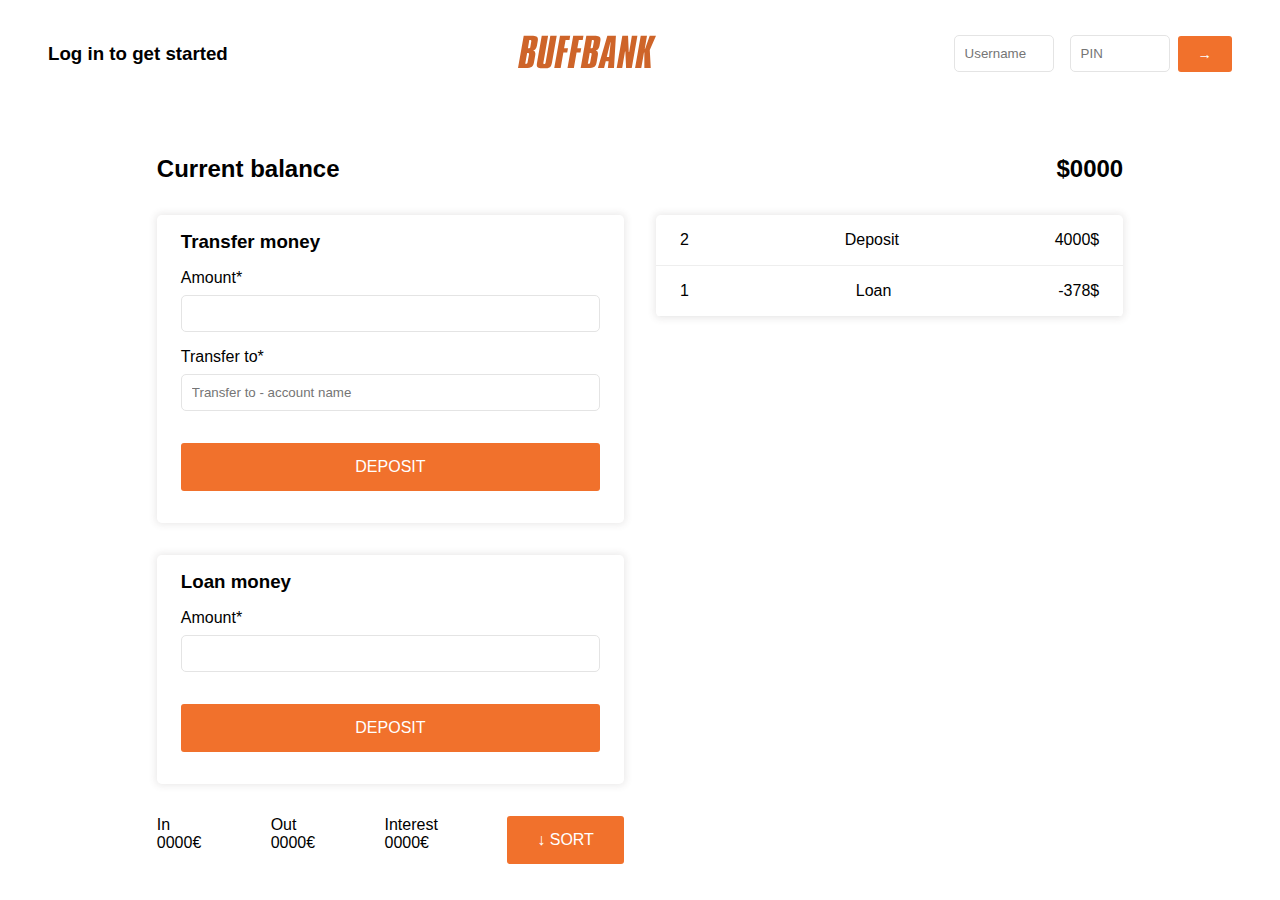
==== index.html @ 69624707 "first" ====
<!DOCTYPE html>
<html lang="en">

<head>
  <meta charset="UTF-8" />
  <meta name="viewport" content="width=device-width, initial-scale=1.0" />
  <meta http-equiv="X-UA-Compatible" content="ie=edge" />
  <title>Basic Bank</title>
  <link rel="stylesheet" href="style.css" />
</head>

<body>
  <nav>
    <h3 class="welcome">Log in to get started</h3>
    <img src="buffbanklogo.svg" alt="Logo" class="logo" />
    <form class="login">
      <input type="text" placeholder="Username" class="login_input login_input-user" />
      <!-- In practice, use type="password" -->
      <input type="password" placeholder="PIN" maxlength="4" class="login_input login_input-pin" />
      <button class="login-btn">&rarr;</button>
    </form>
  </nav>
  <main class="app">
    <section>
      <article class="balance">
        <h2 class="balance-label">Current balance</h2>
        <h2 class="balance-value">$0000</h2>
      </article>
    </section>
    <section class="flexx">
      <article class="flexchildleft">
        <div class="boxleft">
          <h3>Transfer money</h3>
          <form class="form-transfer">

            <div class="form-group">
              <label for="amount" class="form-label">Amount*</label>
              <input type="number" id="amount" min="1" required />
            </div>
            <div class="form-group">
              <label for="transferto" class="form-label">Transfer to*</label>
              <input name="transferto" id="transferto" placeholder="Transfer to - account name" required></input>
            </div>

            <!-- <div class="form-group">
							<label for="color-input"
								>Please select color for transaction</label
							>
							<input type="color" id="color-input" required />
						</div> -->

            <p class="error-msg hidden"></p>
            <!-- <button class="form__btn form__btn--transfer">&rarr;</button> -->
            <button type="submit" class="btn">Deposit</button>
          </form>
        </div>
        <div class="boxleft">
          <h3>Loan money</h3>
          <form class="form-transfer">

            <div class="form-group">
              <label for="amount" class="form-label">Amount*</label>
              <input type="number" id="amount" min="1" required />
            </div>

            <p class="error-msg hidden"></p>
            <!-- <button class="form__btn form__btn--transfer">&rarr;</button> -->
            <button type="submit" class="btn">Deposit</button>
          </form>
        </div>
        <div class="summary">
          <div>
            <p class="summary__label">In</p>
            <p class="summary__value summary__value--in">0000€</p>
          </div>
          <div>
            <p class="summary__label">Out</p>
            <p class="summary__value summary__value--out">0000€</p>
          </div>
          <div>
            <p class="summary__label">Interest</p>
            <p class="summary__value summary__value--interest">0000€</p>
          </div>

          <button class="btn-sort">&downarrow; SORT</button>
        </div>

      </article>
      <article class="flexchildright">
        <div class="boxright transactions">
          <div>
            <div class="transactions-row">
              <div class="transactions-type transactions-type-deposit">
                2
              </div>
              <div class="transactions-msg">Deposit</div>
              <div class="transactions-value">4000$</div>
            </div>
            <div class="transactions-row">
              <div class="transactions-type transactions-type-withdrawal">
                1
              </div>
              <div class="transactions-msg">Loan</div>
              <div class="transactions-value">-378$</div>
            </div>
          </div>
        </div>

      </article>
    </section>
  </main>

  <script src="script.js"></script>
</body>

</html>
---- style.css ----
* {
	margin: 0;
	padding: 0;
	box-sizing: border-box;
}
main {
	max-width: 80%;
	margin: 4rem auto;
}
body {
	background-color: rgb(255, 255, 255);
	font-family: "Adobe Clean", sans-serif;
	padding: 1rem;
	height: 100vh;
}
nav {
	display: flex;
	justify-content: space-between;
	align-items: center;
	padding: 0 2rem;
	align-items: center;
	/* margin: 1.5rem; */
}
.logo {
	width: 150px;
}
.login {
	display: flex;
	flex-direction: row;
	align-items: center;
}
.login input {
	/* width: 100%; */
	width: 100px;
	padding: 10px 10px;
	border-radius: 5px;
	border: rgb(228, 228, 228) 1px solid;
	margin: 0 0.5rem;
	font-family: "Adobe Clean", sans-serif;
}
.login-btn {
	border: none;
	background-color: #f1712c;
	color: white;
	padding: 10px 20px;
	cursor: pointer;
	border-radius: 3px;
	font-weight: 500;
	font-family: "Adobe Clean", sans-serif;
	font-size: 0.9rem;
	/* margin: 1rem auto; */
	text-transform: uppercase;
}

.flexx {
	align-items: stretch;
	display: flex;
	flex-direction: row;
	justify-content: space-between;
}
.flexchildleft {
	flex: 50%;
	display: flex;
	flex-direction: column;
}
.flexchildright {
	flex: 50%;
	align-self: stretch;
}
.boxleft {
	background-color: white;
	padding: 1rem 1.5rem;
	box-shadow: 0px 0px 7px 2px rgba(70, 63, 63, 0.1);
	border-radius: 0.3rem;
	margin: 1rem;
}
.boxright {
	background-color: white;
	padding: 1rem 0m;
	box-shadow: 0px 0px 7px 2px rgba(70, 63, 63, 0.1);
	border-radius: 0.3rem;
	margin: 1rem;
}
.balance {
	display: flex;
	justify-content: space-between;
	margin: 1rem;
}

.form-group {
	margin: 1rem 0;
}
.form-group input {
	width: 100%;
	padding: 10px 10px;
	border-radius: 5px;
	border: rgb(228, 228, 228) 1px solid;
	font-family: "Adobe Clean", sans-serif;
}
.form-group label {
	margin-bottom: 0.5rem;
	display: block;
}
.form-group #color-input {
	padding: 1px 1px;
}
/* .inputs {
	display: flex;
	flex: 50%;
	justify-content: space-between;
} */
.btn {
	width: 100%;
	border: none;
	background-color: #f1712c;
	color: white;
	padding: 15px 20px;
	cursor: pointer;
	border-radius: 3px;
	font-weight: 500;
	font-family: "Adobe Clean", sans-serif;
	font-size: 16px;
	margin: 1rem auto;
	text-transform: uppercase;
}
.btn-sort {
	width: 25%;
	border: none;
	background-color: #f1712c;
	color: white;
	padding: 15px 20px;
	cursor: pointer;
	border-radius: 3px;
	font-weight: 500;
	font-family: "Adobe Clean", sans-serif;
	font-size: 16px;
	/* margin: 1rem auto; */
	text-transform: uppercase;
}
.summary {
	display: flex;
	justify-content: space-between;
	margin: 1rem;
}
.transactions {
	overflow: scroll;
}
.transactions-row {
	display: flex;
	justify-content: space-between;
	padding: 1rem 1.5rem;
	align-items: center;
	border-bottom: 1px solid #eee;
}

.hidden {
	display: none;
}
.error-msg {
	color: red;
	font-size: 1rem;
	margin: 1rem auto;
	text-align: left;
}
.positive {
	color: green;
}
.negative {
	color: red;
}
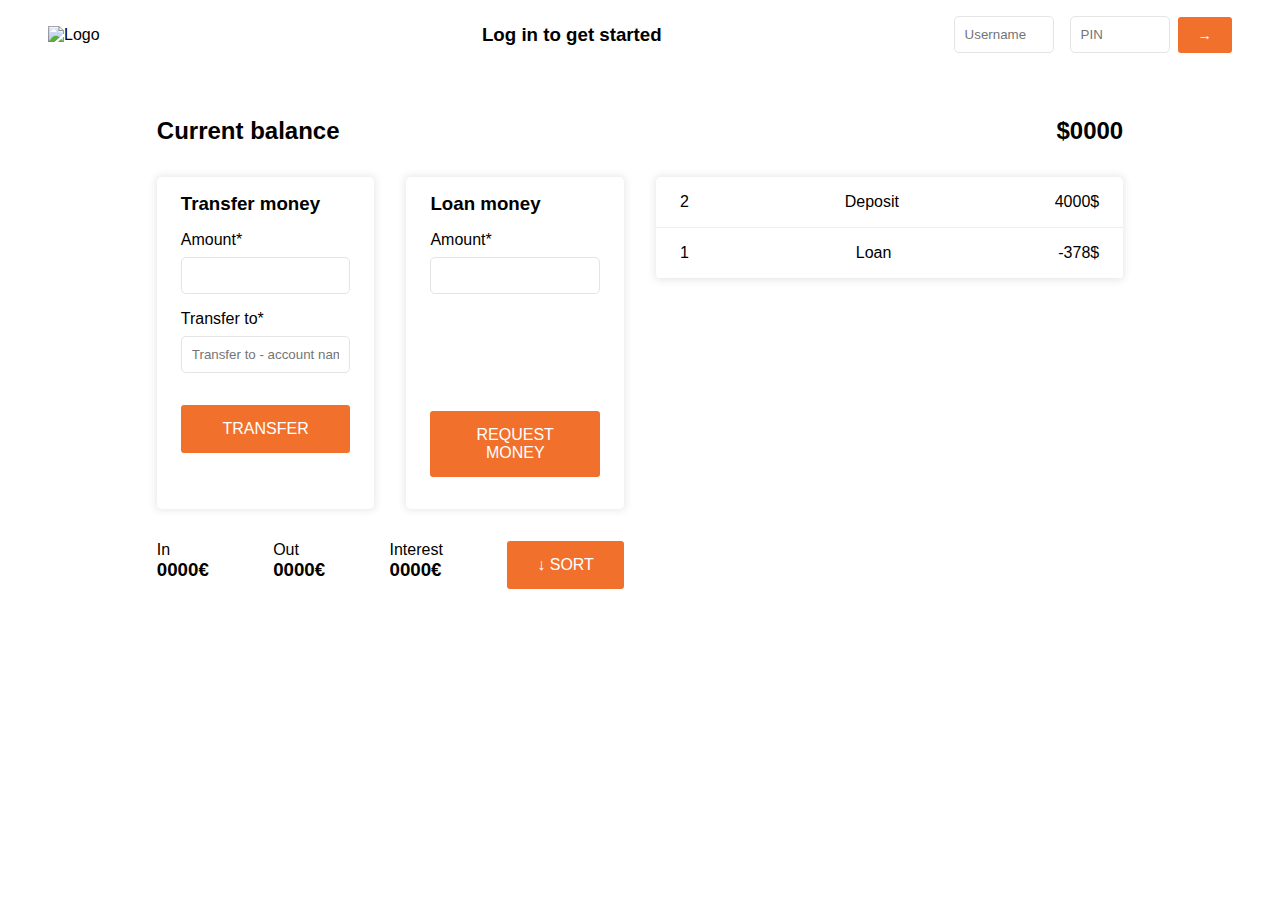
==== commit 9f17e3b8: "style changes" ====
--- a/index.html
+++ b/index.html
@@ -11,8 +11,9 @@
 
 <body>
   <nav>
+    <img src="logo.svg" alt="Logo" class="logo" />
     <h3 class="welcome">Log in to get started</h3>
-    <img src="buffbanklogo.svg" alt="Logo" class="logo" />
+
     <form class="login">
       <input type="text" placeholder="Username" class="login_input login_input-user" />
       <!-- In practice, use type="password" -->
@@ -27,9 +28,10 @@
         <h2 class="balance-value">$0000</h2>
       </article>
     </section>
-    <section class="flexx">
+    <section class="container">
       <article class="flexchildleft">
-        <div class="boxleft">
+        <div class="forms" >
+<div class="boxleft">
           <h3>Transfer money</h3>
           <form class="form-transfer">
 
@@ -51,12 +53,12 @@
 
             <p class="error-msg hidden"></p>
             <!-- <button class="form__btn form__btn--transfer">&rarr;</button> -->
-            <button type="submit" class="btn">Deposit</button>
+            <button type="submit" class="btn">Transfer</button>
           </form>
         </div>
         <div class="boxleft">
           <h3>Loan money</h3>
-          <form class="form-transfer">
+          <form class="form-loan">
 
             <div class="form-group">
               <label for="amount" class="form-label">Amount*</label>
@@ -65,45 +67,47 @@
 
             <p class="error-msg hidden"></p>
             <!-- <button class="form__btn form__btn--transfer">&rarr;</button> -->
-            <button type="submit" class="btn">Deposit</button>
+            <button type="submit" class="btn loan-btn">Request money</button>
           </form>
         </div>
-        <div class="summary">
+        </div>
+
+       <div class="summary">
           <div>
             <p class="summary__label">In</p>
-            <p class="summary__value summary__value--in">0000€</p>
+            <h3 class="summary__value summary__value--in">0000€</h3>
           </div>
           <div>
             <p class="summary__label">Out</p>
-            <p class="summary__value summary__value--out">0000€</p>
+            <h3 class="summary__value summary__value--out">0000€</h3>
           </div>
           <div>
             <p class="summary__label">Interest</p>
-            <p class="summary__value summary__value--interest">0000€</p>
+            <h3 class="summary__value summary__value--interest">0000€</h3>
           </div>
 
           <button class="btn-sort">&downarrow; SORT</button>
         </div>
+ </article>
 
-      </article>
       <article class="flexchildright">
         <div class="boxright transactions">
-          <div>
+
             <div class="transactions-row">
               <div class="transactions-type transactions-type-deposit">
                 2
               </div>
-              <div class="transactions-msg">Deposit</div>
+              <div class="transactions-type">Deposit</div>
               <div class="transactions-value">4000$</div>
             </div>
             <div class="transactions-row">
               <div class="transactions-type transactions-type-withdrawal">
                 1
               </div>
-              <div class="transactions-msg">Loan</div>
+              <div class="transactions-type">Loan</div>
               <div class="transactions-value">-378$</div>
             </div>
-          </div>
+
         </div>
 
       </article>
--- a/style.css
+++ b/style.css
@@ -21,6 +21,11 @@
 	align-items: center;
 	/* margin: 1.5rem; */
 }
+.app {
+	/* opacity: 0; */
+	transition: all 1s;
+}
+
 .logo {
 	width: 150px;
 }
@@ -52,10 +57,9 @@
 	text-transform: uppercase;
 }
 
-.flexx {
-	align-items: stretch;
+.container {
 	display: flex;
-	flex-direction: row;
+	flex-wrap: wrap;
 	justify-content: space-between;
 }
 .flexchildleft {
@@ -68,11 +72,16 @@
 	align-self: stretch;
 }
 .boxleft {
+	flex: 1;
 	background-color: white;
 	padding: 1rem 1.5rem;
 	box-shadow: 0px 0px 7px 2px rgba(70, 63, 63, 0.1);
 	border-radius: 0.3rem;
 	margin: 1rem;
+}
+.forms {
+	display: flex;
+	flex-wrap: wrap;
 }
 .boxright {
 	background-color: white;
@@ -104,6 +113,10 @@
 .form-group #color-input {
 	padding: 1px 1px;
 }
+.form-loan {
+	display: flex;
+	flex-direction: column;
+}
 /* .inputs {
 	display: flex;
 	flex: 50%;
@@ -121,6 +134,21 @@
 	font-family: "Adobe Clean", sans-serif;
 	font-size: 16px;
 	margin: 1rem auto;
+	text-transform: uppercase;
+}
+.loan-btn {
+	width: 100%;
+	border: none;
+	background-color: #f1712c;
+	color: white;
+	padding: 15px 20px;
+	cursor: pointer;
+	border-radius: 3px;
+	font-weight: 500;
+	font-family: "Adobe Clean", sans-serif;
+	font-size: 16px;
+	margin-top: 6.3rem;
+	margin-bottom: 1rem;
 	text-transform: uppercase;
 }
 .btn-sort {
@@ -167,4 +195,4 @@
 }
 .negative {
 	color: red;
-}	
+}
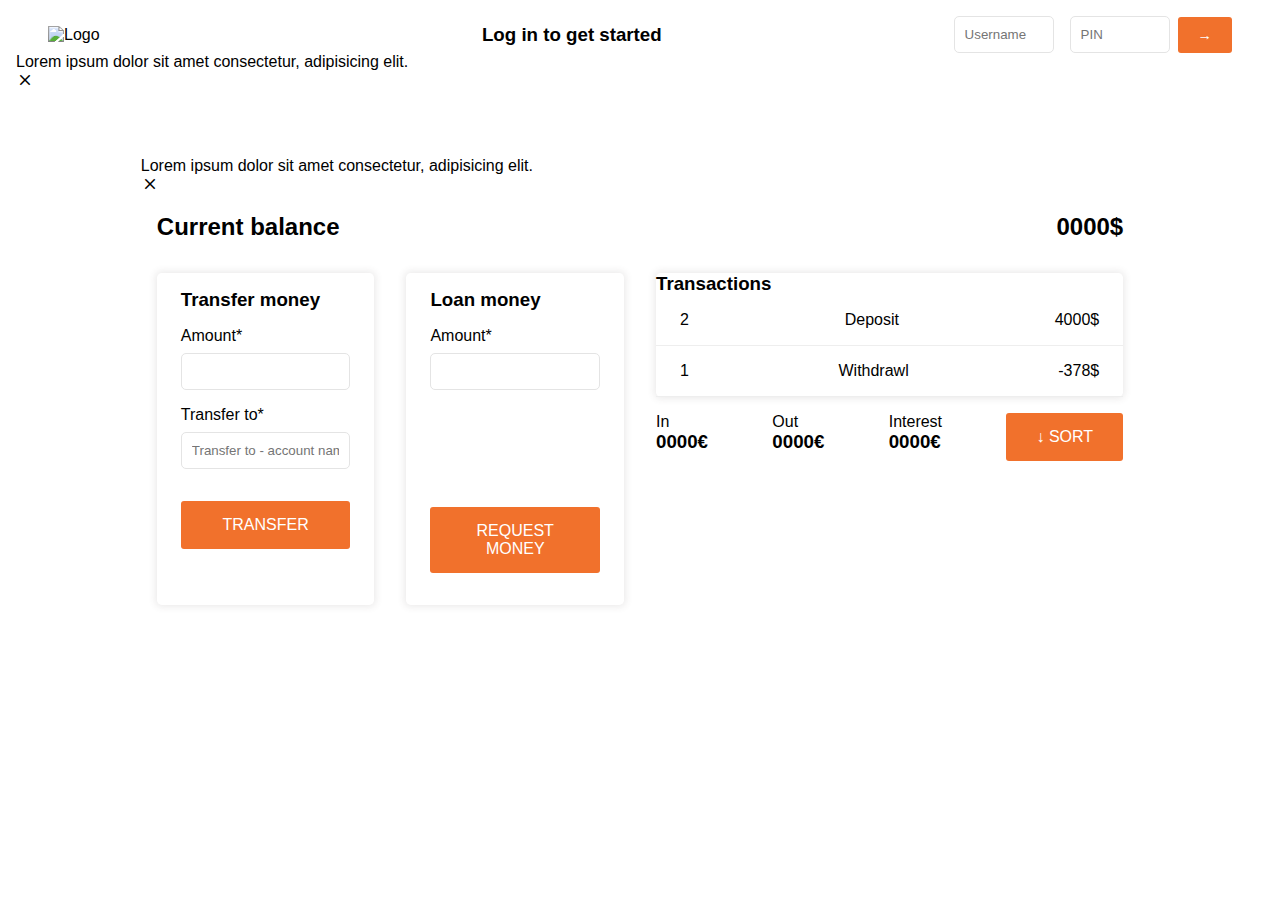
==== commit 73bcb99c: "Update index.html" ====
--- a/index.html
+++ b/index.html
@@ -5,7 +5,8 @@
   <meta charset="UTF-8" />
   <meta name="viewport" content="width=device-width, initial-scale=1.0" />
   <meta http-equiv="X-UA-Compatible" content="ie=edge" />
-  <title>Basic Bank</title>
+  <title>Buff Bank</title>
+  <link rel="stylesheet" href="https://fonts.googleapis.com/icon?family=Material+Icons">
   <link rel="stylesheet" href="style.css" />
 </head>
 
@@ -13,108 +14,115 @@
   <nav>
     <img src="logo.svg" alt="Logo" class="logo" />
     <h3 class="welcome">Log in to get started</h3>
-
     <form class="login">
-      <input type="text" placeholder="Username" class="login_input login_input-user" />
-      <!-- In practice, use type="password" -->
-      <input type="password" placeholder="PIN" maxlength="4" class="login_input login_input-pin" />
+      <input type="text" placeholder="Username" class="login-input-user" />
+      <input type="password" placeholder="PIN" maxlength="4" class="login-input-pin" />
       <button class="login-btn">&rarr;</button>
     </form>
   </nav>
+  <section class="errormessage loginerrormessage">
+
+        <p>Lorem ipsum dolor sit amet consectetur, adipisicing elit.</p>
+        <i class="material-icons loginclose" style="font-size:18px">close</i>
+
+    </section>
   <main class="app">
+    <section class="errormessage apperrormessage">
+
+        <p>Lorem ipsum dolor sit amet consectetur, adipisicing elit.</p>
+        <i class="material-icons appclose" style="font-size:18px">close</i>
+
+    </section>
     <section>
+
       <article class="balance">
         <h2 class="balance-label">Current balance</h2>
-        <h2 class="balance-value">$0000</h2>
+        <h2 class="balance-value">0000$</h2>
       </article>
     </section>
     <section class="container">
       <article class="flexchildleft">
-        <div class="forms" >
-<div class="boxleft">
-          <h3>Transfer money</h3>
-          <form class="form-transfer">
+        <div class="forms">
+          <div class="boxleft">
+            <h3>Transfer money</h3>
+            <form class="form-transfer">
 
-            <div class="form-group">
-              <label for="amount" class="form-label">Amount*</label>
-              <input type="number" id="amount" min="1" required />
-            </div>
-            <div class="form-group">
-              <label for="transferto" class="form-label">Transfer to*</label>
-              <input name="transferto" id="transferto" placeholder="Transfer to - account name" required></input>
-            </div>
+              <div class="form-group">
+                <label for="transferamount" class="form-label">Amount*</label>
+                <input type="number" id="transferamount" min="1" required />
+              </div>
+              <div class="form-group">
+                <label for="transferto" class="form-label">Transfer to*</label>
+                <input name="transferto" id="transferto" placeholder="Transfer to - account name" required></input>
+              </div>
 
-            <!-- <div class="form-group">
-							<label for="color-input"
-								>Please select color for transaction</label
-							>
-							<input type="color" id="color-input" required />
-						</div> -->
+              <p class="error-msg hidden"></p>
+              <!-- <button class="form__btn form__btn--transfer">&rarr;</button> -->
+              <button type="submit" class="btn transfer-btn">Transfer</button>
+            </form>
+          </div>
+          <div class="boxleft">
+            <h3>Loan money</h3>
+            <form class="form-loan">
 
-            <p class="error-msg hidden"></p>
-            <!-- <button class="form__btn form__btn--transfer">&rarr;</button> -->
-            <button type="submit" class="btn">Transfer</button>
-          </form>
-        </div>
-        <div class="boxleft">
-          <h3>Loan money</h3>
-          <form class="form-loan">
+              <div class="form-group">
+                <label for="loanamount" class="form-label">Amount*</label>
+                <input type="number" id="loanamount" min="1" required />
+              </div>
 
-            <div class="form-group">
-              <label for="amount" class="form-label">Amount*</label>
-              <input type="number" id="amount" min="1" required />
-            </div>
-
-            <p class="error-msg hidden"></p>
-            <!-- <button class="form__btn form__btn--transfer">&rarr;</button> -->
-            <button type="submit" class="btn loan-btn">Request money</button>
-          </form>
-        </div>
+              <p class="error-msg hidden"></p>
+              <!-- <button class="form__btn form__btn--transfer">&rarr;</button> -->
+              <button type="submit" class="btn loan-btn">Request money</button>
+            </form>
+          </div>
         </div>
 
-       <div class="summary">
+      </article>
+
+      <article class="flexchildright">
+        <div class="boxright">
+          <h3>Transactions</h3>
+          <div class="transactions">
+            <div class="transactions-row Deposit">
+              <div class="">
+                2
+              </div>
+              <div class="transactions-type transactions-type-Deposit">Deposit</div>
+              <div class="transactions-value">4000$</div>
+            </div>
+            <div class="transactions-row Withdrawl">
+              <div class="">
+                1
+              </div>
+              <div class="transactions-type transactions-type-Withdrawl">Withdrawl</div>
+              <div class="transactions-value">-378$</div>
+            </div>
+          </div>
+        </div>
+        <div class="summary">
           <div>
-            <p class="summary__label">In</p>
-            <h3 class="summary__value summary__value--in">0000€</h3>
+            <p class="summary_label">In</p>
+            <h3 class="summaryvaluein">0000€</h3>
           </div>
           <div>
-            <p class="summary__label">Out</p>
-            <h3 class="summary__value summary__value--out">0000€</h3>
+            <p class="summary_label">Out</p>
+            <h3 class="summaryvalueout">0000€</h3>
           </div>
           <div>
-            <p class="summary__label">Interest</p>
-            <h3 class="summary__value summary__value--interest">0000€</h3>
+            <p class="summary_label">Interest</p>
+            <h3 class="summaryvalueinterest">0000€</h3>
           </div>
 
-          <button class="btn-sort">&downarrow; SORT</button>
-        </div>
- </article>
-
-      <article class="flexchildright">
-        <div class="boxright transactions">
-
-            <div class="transactions-row">
-              <div class="transactions-type transactions-type-deposit">
-                2
-              </div>
-              <div class="transactions-type">Deposit</div>
-              <div class="transactions-value">4000$</div>
-            </div>
-            <div class="transactions-row">
-              <div class="transactions-type transactions-type-withdrawal">
-                1
-              </div>
-              <div class="transactions-type">Loan</div>
-              <div class="transactions-value">-378$</div>
-            </div>
-
+          <button class="btn-sort">&downarrow; Sort</button>
         </div>
 
       </article>
     </section>
   </main>
 
-  <script src="script.js"></script>
+  <script src="script.js" type="module"></script>
+  <script src="accountcreation.js" type="module"></script>
+  <script src="account.js" type="module"></script>
 </body>
 
 </html>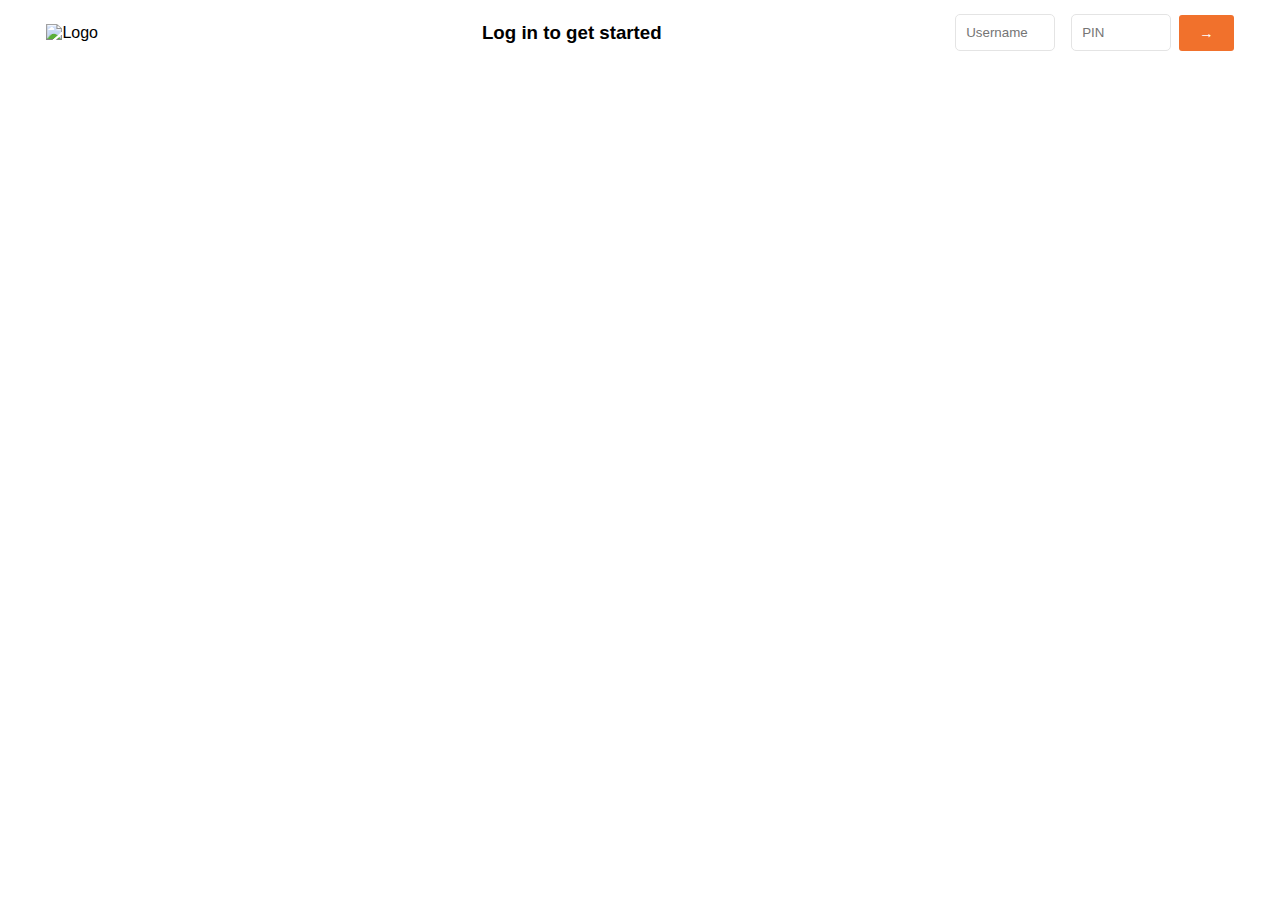
==== commit 6ebc28a7: "add dropdown in transfer to" ====
--- a/index.html
+++ b/index.html
@@ -1,128 +1,137 @@
 <!DOCTYPE html>
 <html lang="en">
+  <head>
+    <meta charset="UTF-8" />
+    <meta name="viewport" content="width=device-width, initial-scale=1.0" />
+    <meta http-equiv="X-UA-Compatible" content="ie=edge" />
+    <title>Buff Bank</title>
+    <link
+      rel="stylesheet"
+      href="https://fonts.googleapis.com/icon?family=Material+Icons"
+    />
+    <link rel="stylesheet" href="style.css" />
+  </head>
 
-<head>
-  <meta charset="UTF-8" />
-  <meta name="viewport" content="width=device-width, initial-scale=1.0" />
-  <meta http-equiv="X-UA-Compatible" content="ie=edge" />
-  <title>Buff Bank</title>
-  <link rel="stylesheet" href="https://fonts.googleapis.com/icon?family=Material+Icons">
-  <link rel="stylesheet" href="style.css" />
-</head>
+  <body>
+    <nav>
+      <img
+        src="logo.svg"
+        href="https://preetampothala.github.io/buff_bank/"
+        alt="Logo"
+        class="logo"
+      />
+      <h3 class="welcome">Log in to get started</h3>
+      <form class="login">
+        <input type="text" placeholder="Username" class="login-input-user" />
+        <input
+          type="password"
+          placeholder="PIN"
+          maxlength="4"
+          class="login-input-pin"
+        />
+        <button class="login-btn">&rarr;</button>
+      </form>
+    </nav>
+    <section class="errormessage loginerrormessage">
+      <p>Lorem ipsum dolor sit amet consectetur, adipisicing elit.</p>
+      <i class="material-icons loginclose" style="font-size: 18px">close</i>
+    </section>
+    <main class="app">
+      <section class="errormessage apperrormessage">
+        <p>Lorem ipsum dolor sit amet consectetur, adipisicing elit.</p>
+        <i class="material-icons appclose" style="font-size: 18px">close</i>
+      </section>
+      <section>
+        <article class="balance">
+          <h2 class="balance-label">Current balance</h2>
+          <h2 class="balance-value">0000$</h2>
+        </article>
+      </section>
+      <section class="container">
+        <article class="flexchildleft">
+          <div class="forms">
+            <div class="boxleft">
+              <h3>Transfer money</h3>
+              <form class="form-transfer">
+                <div class="form-group">
+                  <label for="transferamount" class="form-label">Amount*</label>
+                  <input type="number" id="transferamount" min="1" required />
+                </div>
+                <div class="form-group">
+                  <label for="transferto" class="form-label"
+                    >Transfer to*</label
+                  >
+                  <select name="payee" id="transferto">
+                    <option value="">Select payee</option>
+                  </select>
+                  <!-- <input name="transferto" id="transferto" placeholder="Transfer to - account name" required></input> -->
+                </div>
 
-<body>
-  <nav>
-    <img src="logo.svg" alt="Logo" class="logo" />
-    <h3 class="welcome">Log in to get started</h3>
-    <form class="login">
-      <input type="text" placeholder="Username" class="login-input-user" />
-      <input type="password" placeholder="PIN" maxlength="4" class="login-input-pin" />
-      <button class="login-btn">&rarr;</button>
-    </form>
-  </nav>
-  <section class="errormessage loginerrormessage">
+                <p class="error-msg hidden"></p>
+                <!-- <button class="form__btn form__btn--transfer">&rarr;</button> -->
+                <button type="submit" class="btn transfer-btn">Transfer</button>
+              </form>
+            </div>
+            <div class="boxleft">
+              <h3>Loan money</h3>
+              <form class="form-loan">
+                <div class="form-group">
+                  <label for="loanamount" class="form-label">Amount*</label>
+                  <input type="number" id="loanamount" min="1" required />
+                </div>
 
-        <p>Lorem ipsum dolor sit amet consectetur, adipisicing elit.</p>
-        <i class="material-icons loginclose" style="font-size:18px">close</i>
-
-    </section>
-  <main class="app">
-    <section class="errormessage apperrormessage">
-
-        <p>Lorem ipsum dolor sit amet consectetur, adipisicing elit.</p>
-        <i class="material-icons appclose" style="font-size:18px">close</i>
-
-    </section>
-    <section>
-
-      <article class="balance">
-        <h2 class="balance-label">Current balance</h2>
-        <h2 class="balance-value">0000$</h2>
-      </article>
-    </section>
-    <section class="container">
-      <article class="flexchildleft">
-        <div class="forms">
-          <div class="boxleft">
-            <h3>Transfer money</h3>
-            <form class="form-transfer">
-
-              <div class="form-group">
-                <label for="transferamount" class="form-label">Amount*</label>
-                <input type="number" id="transferamount" min="1" required />
-              </div>
-              <div class="form-group">
-                <label for="transferto" class="form-label">Transfer to*</label>
-                <input name="transferto" id="transferto" placeholder="Transfer to - account name" required></input>
-              </div>
-
-              <p class="error-msg hidden"></p>
-              <!-- <button class="form__btn form__btn--transfer">&rarr;</button> -->
-              <button type="submit" class="btn transfer-btn">Transfer</button>
-            </form>
-          </div>
-          <div class="boxleft">
-            <h3>Loan money</h3>
-            <form class="form-loan">
-
-              <div class="form-group">
-                <label for="loanamount" class="form-label">Amount*</label>
-                <input type="number" id="loanamount" min="1" required />
-              </div>
-
-              <p class="error-msg hidden"></p>
-              <!-- <button class="form__btn form__btn--transfer">&rarr;</button> -->
-              <button type="submit" class="btn loan-btn">Request money</button>
-            </form>
-          </div>
-        </div>
-
-      </article>
-
-      <article class="flexchildright">
-        <div class="boxright">
-          <h3>Transactions</h3>
-          <div class="transactions">
-            <div class="transactions-row Deposit">
-              <div class="">
-                2
-              </div>
-              <div class="transactions-type transactions-type-Deposit">Deposit</div>
-              <div class="transactions-value">4000$</div>
-            </div>
-            <div class="transactions-row Withdrawl">
-              <div class="">
-                1
-              </div>
-              <div class="transactions-type transactions-type-Withdrawl">Withdrawl</div>
-              <div class="transactions-value">-378$</div>
+                <p class="error-msg hidden"></p>
+                <!-- <button class="form__btn form__btn--transfer">&rarr;</button> -->
+                <button type="submit" class="btn loan-btn">
+                  Request money
+                </button>
+              </form>
             </div>
           </div>
-        </div>
-        <div class="summary">
-          <div>
-            <p class="summary_label">In</p>
-            <h3 class="summaryvaluein">0000€</h3>
+        </article>
+
+        <article class="flexchildright">
+          <div class="boxright">
+            <h3>Transactions</h3>
+            <div class="transactions">
+              <div class="transactions-row Deposit">
+                <div class="">2</div>
+                <div class="transactions-type transactions-type-Deposit">
+                  Deposit
+                </div>
+                <div class="transactions-value">4000$</div>
+              </div>
+              <div class="transactions-row Withdrawl">
+                <div class="">1</div>
+                <div class="transactions-type transactions-type-Withdrawl">
+                  Withdrawl
+                </div>
+                <div class="transactions-value">-378$</div>
+              </div>
+            </div>
           </div>
-          <div>
-            <p class="summary_label">Out</p>
-            <h3 class="summaryvalueout">0000€</h3>
+          <div class="summary">
+            <div>
+              <p class="summary_label">In</p>
+              <h3 class="summaryvaluein">0000€</h3>
+            </div>
+            <div>
+              <p class="summary_label">Out</p>
+              <h3 class="summaryvalueout">0000€</h3>
+            </div>
+            <div>
+              <p class="summary_label">Interest</p>
+              <h3 class="summaryvalueinterest">0000€</h3>
+            </div>
+
+            <button class="btn-sort">&downarrow; Sort</button>
           </div>
-          <div>
-            <p class="summary_label">Interest</p>
-            <h3 class="summaryvalueinterest">0000€</h3>
-          </div>
+        </article>
+      </section>
+    </main>
 
-          <button class="btn-sort">&downarrow; Sort</button>
-        </div>
-
-      </article>
-    </section>
-  </main>
-
-  <script src="script.js" type="module"></script>
-  <script src="accountcreation.js" type="module"></script>
-  <script src="account.js" type="module"></script>
-</body>
-
-</html>+    <script src="script.js" type="module"></script>
+    <script src="initialaccounts.js" type="module"></script>
+    <script src="account.js" type="module"></script>
+  </body>
+</html>
--- a/style.css
+++ b/style.css
@@ -1,121 +1,161 @@
 * {
-	margin: 0;
-	padding: 0;
-	box-sizing: border-box;
+  margin: 0;
+  padding: 0;
+  box-sizing: border-box;
 }
 main {
-	max-width: 80%;
-	margin: 4rem auto;
+  max-width: 80%;
+  margin: 2.5rem auto;
 }
 body {
-	background-color: rgb(255, 255, 255);
-	font-family: "Adobe Clean", sans-serif;
-	padding: 1rem;
-	height: 100vh;
+  background-color: rgb(255, 255, 255);
+  font-family: "Adobe Clean", sans-serif;
+  padding: 0.9rem;
+  height: 100vh;
 }
 nav {
-	display: flex;
-	justify-content: space-between;
-	align-items: center;
-	padding: 0 2rem;
-	align-items: center;
-	/* margin: 1.5rem; */
+  display: flex;
+  flex-wrap: wrap;
+  justify-content: space-between;
+  align-items: center;
+  padding: 0 2rem;
+  align-items: center;
+  /* margin: 1.5rem; */
 }
 .app {
-	/* opacity: 0; */
-	transition: all 1s;
-}
-
+  /* opacity: 0; */
+  display: none;
+  transition: all 1s;
+}
+.errormessage {
+  color: rgb(255, 60, 60);
+  background-color: #ffdada;
+  transition: all 1s;
+
+  justify-content: space-between;
+  margin: 0 1rem;
+}
+.errormessage p,
+i {
+  padding: 1rem;
+}
+.errormessage i {
+  cursor: pointer;
+}
+.apperrormessage {
+  display: none;
+}
+.loginerrormessage {
+  display: none;
+}
 .logo {
-	width: 150px;
+  width: 150px;
 }
 .login {
-	display: flex;
-	flex-direction: row;
-	align-items: center;
+  display: flex;
+  flex-direction: row;
+  align-items: center;
 }
 .login input {
-	/* width: 100%; */
-	width: 100px;
-	padding: 10px 10px;
-	border-radius: 5px;
-	border: rgb(228, 228, 228) 1px solid;
-	margin: 0 0.5rem;
-	font-family: "Adobe Clean", sans-serif;
+  /* width: 100%; */
+  width: 100px;
+  padding: 10px 10px;
+  border-radius: 5px;
+  border: rgb(228, 228, 228) 1px solid;
+  margin: 0 0.5rem;
+  font-family: "Adobe Clean", sans-serif;
 }
 .login-btn {
-	border: none;
-	background-color: #f1712c;
-	color: white;
-	padding: 10px 20px;
-	cursor: pointer;
-	border-radius: 3px;
-	font-weight: 500;
-	font-family: "Adobe Clean", sans-serif;
-	font-size: 0.9rem;
-	/* margin: 1rem auto; */
-	text-transform: uppercase;
+  border: none;
+  background-color: #f1712c;
+  color: white;
+  padding: 10px 20px;
+  cursor: pointer;
+  border-radius: 3px;
+  font-weight: 500;
+  font-family: "Adobe Clean", sans-serif;
+  font-size: 0.9rem;
+  /* margin: 1rem auto; */
+  text-transform: uppercase;
 }
 
 .container {
-	display: flex;
-	flex-wrap: wrap;
-	justify-content: space-between;
+  display: flex;
+  flex-wrap: wrap;
+  justify-content: space-between;
 }
 .flexchildleft {
-	flex: 50%;
-	display: flex;
-	flex-direction: column;
+  flex: 50%;
+  display: flex;
+  flex-direction: column;
 }
 .flexchildright {
-	flex: 50%;
-	align-self: stretch;
+  flex: 50%;
+  display: flex;
+  flex-direction: column;
+  align-self: stretch;
 }
 .boxleft {
-	flex: 1;
-	background-color: white;
-	padding: 1rem 1.5rem;
-	box-shadow: 0px 0px 7px 2px rgba(70, 63, 63, 0.1);
-	border-radius: 0.3rem;
-	margin: 1rem;
+  flex: 1;
+  background-color: white;
+  padding: 1rem 1.5rem;
+  box-shadow: 0px 0px 7px 2px rgba(70, 63, 63, 0.1);
+  border-radius: 0.3rem;
+  margin: 1rem;
 }
 .forms {
-	display: flex;
-	flex-wrap: wrap;
+  display: flex;
+  flex-wrap: wrap;
 }
 .boxright {
-	background-color: white;
-	padding: 1rem 0m;
-	box-shadow: 0px 0px 7px 2px rgba(70, 63, 63, 0.1);
-	border-radius: 0.3rem;
-	margin: 1rem;
-}
+  background-color: white;
+  padding: 1rem 0m;
+  box-shadow: 0px 0px 7px 2px rgba(70, 63, 63, 0.1);
+  border-radius: 0.3rem;
+  margin: 1rem;
+}
+.boxright h3 {
+  padding: 1rem 1.5rem;
+  border-bottom: 1px solid #eee;
+  position: sticky;
+  top: 0;
+  z-index: 1;
+  background-color: #fff;
+}
+
 .balance {
-	display: flex;
-	justify-content: space-between;
-	margin: 1rem;
+  display: flex;
+  justify-content: space-between;
+  margin: 0.5rem 1rem;
 }
 
 .form-group {
-	margin: 1rem 0;
+  margin: 1rem 0;
 }
 .form-group input {
-	width: 100%;
-	padding: 10px 10px;
-	border-radius: 5px;
-	border: rgb(228, 228, 228) 1px solid;
-	font-family: "Adobe Clean", sans-serif;
+  width: 100%;
+  padding: 10px 10px;
+  border-radius: 5px;
+  border: rgb(228, 228, 228) 1px solid;
+  font-family: "Adobe Clean", sans-serif;
+}
+.form-group select {
+  width: 100%;
+  padding: 10px 10px;
+  border-radius: 5px;
+  border: rgb(228, 228, 228) 1px solid;
+  font-family: "Adobe Clean", sans-serif;
 }
 .form-group label {
-	margin-bottom: 0.5rem;
-	display: block;
+  margin-bottom: 0.5rem;
+  display: block;
 }
 .form-group #color-input {
-	padding: 1px 1px;
+  padding: 1px 1px;
 }
 .form-loan {
-	display: flex;
-	flex-direction: column;
+  display: flex;
+  flex-direction: column;
 }
 /* .inputs {
 	display: flex;
@@ -123,76 +163,110 @@
 	justify-content: space-between;
 } */
 .btn {
-	width: 100%;
-	border: none;
-	background-color: #f1712c;
-	color: white;
-	padding: 15px 20px;
-	cursor: pointer;
-	border-radius: 3px;
-	font-weight: 500;
-	font-family: "Adobe Clean", sans-serif;
-	font-size: 16px;
-	margin: 1rem auto;
-	text-transform: uppercase;
+  width: 100%;
+  border: none;
+  background-color: #f1712c;
+  color: white;
+  padding: 15px 20px;
+  cursor: pointer;
+  border-radius: 3px;
+  font-weight: 500;
+  font-family: "Adobe Clean", sans-serif;
+  font-size: 16px;
+  margin: 1rem auto;
+  /* text-transform: uppercase; */
 }
 .loan-btn {
-	width: 100%;
-	border: none;
-	background-color: #f1712c;
-	color: white;
-	padding: 15px 20px;
-	cursor: pointer;
-	border-radius: 3px;
-	font-weight: 500;
-	font-family: "Adobe Clean", sans-serif;
-	font-size: 16px;
-	margin-top: 6.3rem;
-	margin-bottom: 1rem;
-	text-transform: uppercase;
+  width: 100%;
+  border: none;
+  background-color: #f1712c;
+  color: white;
+  padding: 15px 20px;
+  cursor: pointer;
+  border-radius: 3px;
+  font-weight: 500;
+  font-family: "Adobe Clean", sans-serif;
+  font-size: 16px;
+  margin-top: 6.3rem;
+  margin-bottom: 1rem;
+  /* text-transform: uppercase; */
 }
 .btn-sort {
-	width: 25%;
-	border: none;
-	background-color: #f1712c;
-	color: white;
-	padding: 15px 20px;
-	cursor: pointer;
-	border-radius: 3px;
-	font-weight: 500;
-	font-family: "Adobe Clean", sans-serif;
-	font-size: 16px;
-	/* margin: 1rem auto; */
-	text-transform: uppercase;
+  width: 25%;
+  border: none;
+  background-color: #f1712c;
+  color: white;
+  padding: 15px 20px;
+  cursor: pointer;
+  border-radius: 3px;
+  font-weight: 500;
+  font-family: "Adobe Clean", sans-serif;
+  font-size: 16px;
+  /* margin: 1rem auto; */
+  /* text-transform: uppercase; */
 }
 .summary {
-	display: flex;
-	justify-content: space-between;
-	margin: 1rem;
+  display: flex;
+  justify-content: space-between;
+  margin: 1rem;
 }
 .transactions {
-	overflow: scroll;
+  overflow: scroll;
+  height: 55vh;
 }
 .transactions-row {
-	display: flex;
-	justify-content: space-between;
-	padding: 1rem 1.5rem;
-	align-items: center;
-	border-bottom: 1px solid #eee;
+  display: flex;
+  justify-content: space-between;
+  padding: 1rem 1.5rem;
+  align-items: center;
+  border-bottom: 2px solid rgb(255, 255, 255);
 }
 
 .hidden {
-	display: none;
+  display: none;
+}
+.transactions-type {
+  font-size: 0.85rem;
+  text-transform: uppercase;
+  font-weight: 500;
+  color: #fff;
+  padding: 0.3rem 1rem 0.3rem 1rem;
+  border-radius: 4rem;
+  margin: 0 1rem;
+}
+.transactions-value {
+  text-align: end;
+  width: 15%;
+}
+.transactions-type-Deposit {
+  background-image: linear-gradient(to top left, #39b385, #9be15d);
+}
+.transactions-type-Withdrawl {
+  background-image: linear-gradient(to top left, #e52a5a, #ff585f);
+}
+.Deposit {
+  background-color: #effff9;
+}
+.Withdrawl {
+  background-color: #fff0ee;
 }
 .error-msg {
-	color: red;
-	font-size: 1rem;
-	margin: 1rem auto;
-	text-align: left;
+  color: red;
+  font-size: 1rem;
+  margin: 1rem auto;
+  text-align: left;
 }
 .positive {
-	color: green;
+  color: green;
 }
 .negative {
-	color: red;
-}
+  color: red;
+}
+.summaryvaluein,
+.summaryvalueinterest {
+  color: green;
+}
+
+.summaryvalueout {
+  color: red;
+}
